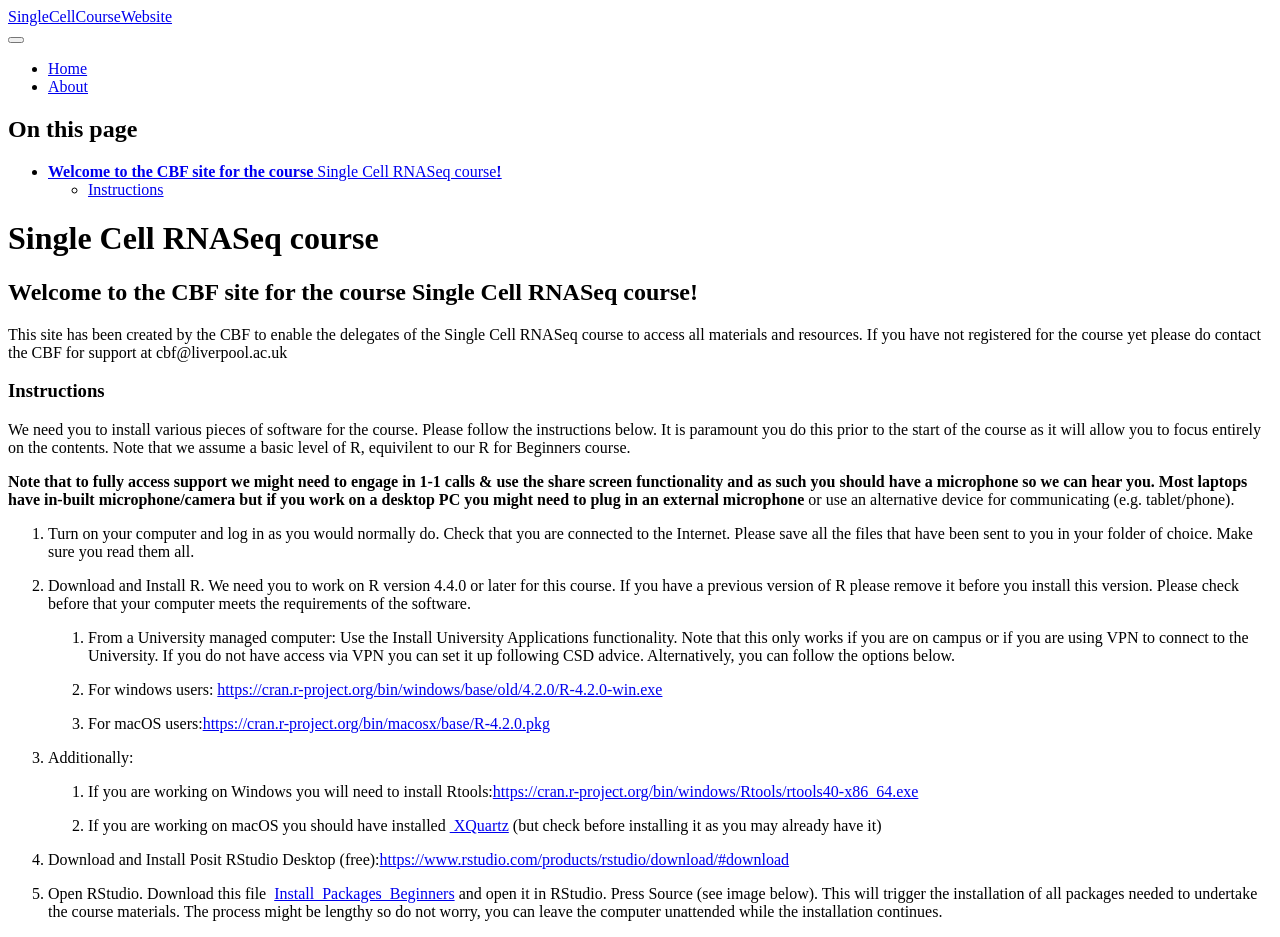
==== index.html @ 7abc5cef "Built site for gh-pages" ====
<!DOCTYPE html>
<html xmlns="http://www.w3.org/1999/xhtml" lang="en" xml:lang="en"><head>

<meta charset="utf-8">
<meta name="generator" content="quarto-1.3.361">

<meta name="viewport" content="width=device-width, initial-scale=1.0, user-scalable=yes">


<title>SingleCellCourseWebsite - Single Cell RNASeq course</title>
<style>
code{white-space: pre-wrap;}
span.smallcaps{font-variant: small-caps;}
div.columns{display: flex; gap: min(4vw, 1.5em);}
div.column{flex: auto; overflow-x: auto;}
div.hanging-indent{margin-left: 1.5em; text-indent: -1.5em;}
ul.task-list{list-style: none;}
ul.task-list li input[type="checkbox"] {
  width: 0.8em;
  margin: 0 0.8em 0.2em -1em; /* quarto-specific, see https://github.com/quarto-dev/quarto-cli/issues/4556 */ 
  vertical-align: middle;
}
</style>


<script src="site_libs/quarto-nav/quarto-nav.js"></script>
<script src="site_libs/quarto-nav/headroom.min.js"></script>
<script src="site_libs/clipboard/clipboard.min.js"></script>
<script src="site_libs/quarto-search/autocomplete.umd.js"></script>
<script src="site_libs/quarto-search/fuse.min.js"></script>
<script src="site_libs/quarto-search/quarto-search.js"></script>
<meta name="quarto:offset" content="./">
<script src="site_libs/quarto-html/quarto.js"></script>
<script src="site_libs/quarto-html/popper.min.js"></script>
<script src="site_libs/quarto-html/tippy.umd.min.js"></script>
<script src="site_libs/quarto-html/anchor.min.js"></script>
<link href="site_libs/quarto-html/tippy.css" rel="stylesheet">
<link href="site_libs/quarto-html/quarto-syntax-highlighting.css" rel="stylesheet" id="quarto-text-highlighting-styles">
<script src="site_libs/bootstrap/bootstrap.min.js"></script>
<link href="site_libs/bootstrap/bootstrap-icons.css" rel="stylesheet">
<link href="site_libs/bootstrap/bootstrap.min.css" rel="stylesheet" id="quarto-bootstrap" data-mode="light">
<script id="quarto-search-options" type="application/json">{
  "location": "navbar",
  "copy-button": false,
  "collapse-after": 3,
  "panel-placement": "end",
  "type": "overlay",
  "limit": 20,
  "language": {
    "search-no-results-text": "No results",
    "search-matching-documents-text": "matching documents",
    "search-copy-link-title": "Copy link to search",
    "search-hide-matches-text": "Hide additional matches",
    "search-more-match-text": "more match in this document",
    "search-more-matches-text": "more matches in this document",
    "search-clear-button-title": "Clear",
    "search-detached-cancel-button-title": "Cancel",
    "search-submit-button-title": "Submit",
    "search-label": "Search"
  }
}</script>


<link rel="stylesheet" href="styles.css">
</head>

<body class="nav-fixed">

<div id="quarto-search-results"></div>
  <header id="quarto-header" class="headroom fixed-top">
    <nav class="navbar navbar-expand-lg navbar-dark ">
      <div class="navbar-container container-fluid">
      <div class="navbar-brand-container">
    <a class="navbar-brand" href="./index.html">
    <span class="navbar-title">SingleCellCourseWebsite</span>
    </a>
  </div>
            <div id="quarto-search" class="" title="Search"></div>
          <button class="navbar-toggler" type="button" data-bs-toggle="collapse" data-bs-target="#navbarCollapse" aria-controls="navbarCollapse" aria-expanded="false" aria-label="Toggle navigation" onclick="if (window.quartoToggleHeadroom) { window.quartoToggleHeadroom(); }">
  <span class="navbar-toggler-icon"></span>
</button>
          <div class="collapse navbar-collapse" id="navbarCollapse">
            <ul class="navbar-nav navbar-nav-scroll me-auto">
  <li class="nav-item">
    <a class="nav-link active" href="./index.html" rel="" target="" aria-current="page">
 <span class="menu-text">Home</span></a>
  </li>  
  <li class="nav-item">
    <a class="nav-link" href="./about.html" rel="" target="">
 <span class="menu-text">About</span></a>
  </li>  
</ul>
            <div class="quarto-navbar-tools ms-auto">
</div>
          </div> <!-- /navcollapse -->
      </div> <!-- /container-fluid -->
    </nav>
</header>
<!-- content -->
<div id="quarto-content" class="quarto-container page-columns page-rows-contents page-layout-article page-navbar">
<!-- sidebar -->
<!-- margin-sidebar -->
    <div id="quarto-margin-sidebar" class="sidebar margin-sidebar">
        <nav id="TOC" role="doc-toc" class="toc-active">
    <h2 id="toc-title">On this page</h2>
   
  <ul>
  <li><a href="#welcome-to-the-cbf-site-for-the-course-single-cell-rnaseq-course" id="toc-welcome-to-the-cbf-site-for-the-course-single-cell-rnaseq-course" class="nav-link active" data-scroll-target="#welcome-to-the-cbf-site-for-the-course-single-cell-rnaseq-course"><strong>Welcome to the CBF site for the course</strong> Single Cell RNASeq course<strong>!</strong></a>
  <ul class="collapse">
  <li><a href="#instructions" id="toc-instructions" class="nav-link" data-scroll-target="#instructions">Instructions</a></li>
  </ul></li>
  </ul>
</nav>
    </div>
<!-- main -->
<main class="content" id="quarto-document-content">

<header id="title-block-header" class="quarto-title-block default">
<div class="quarto-title">
<h1 class="title">Single Cell RNASeq course</h1>
</div>



<div class="quarto-title-meta">

    
  
    
  </div>
  

</header>

<section id="welcome-to-the-cbf-site-for-the-course-single-cell-rnaseq-course" class="level2">
<h2 class="anchored" data-anchor-id="welcome-to-the-cbf-site-for-the-course-single-cell-rnaseq-course"><strong>Welcome to the CBF site for the course</strong> Single Cell RNASeq course<strong>!</strong></h2>
<p>This site has been created by the CBF to enable the delegates of the Single Cell RNASeq course to access all materials and resources. If you have not registered for the course yet please do contact the CBF for support at cbf@liverpool.ac.uk</p>
<section id="instructions" class="level3">
<h3 class="anchored" data-anchor-id="instructions">Instructions</h3>
<p>We need you to install various pieces of software for the course. Please follow the instructions below. It is paramount you do this prior to the start of the course as it will allow you to focus entirely on the contents. Note that we assume a basic level of R, equivilent to our R for Beginners course.</p>
<p><strong>Note that to fully access support we might need to engage in 1-1 calls &amp; use the share screen functionality and as such you should have a microphone so we can hear you. Most laptops have in-built microphone/camera but if you work on a desktop PC you might need to plug in an external microphone</strong> or use an alternative device for communicating (e.g.&nbsp;tablet/phone).</p>
<ol type="1">
<li><p>Turn on your computer and log in as you would normally do. Check that you are connected to the Internet. Please save all the files that have been sent to you in your folder of choice. Make sure you read them all.&nbsp;</p></li>
<li><p>Download and Install R. We need you to work on R version 4.4.0 or later for this course. If you have a previous version of R please remove it before you install this version. Please check before that your computer meets the requirements of the software.&nbsp;</p>
<ol type="1">
<li><p>From a University managed computer: Use the Install University Applications functionality. Note that this only works if you are on campus or if you are using VPN to connect to the University. If you do not have access via VPN you can set it up following CSD advice. Alternatively, you can follow the options below.&nbsp;</p></li>
<li><p>For windows users: <a href="https://cran.r-project.org/bin/windows/base/old/4.2.0/R-4.2.0-win.exe" class="uri">https://cran.r-project.org/bin/windows/base/old/4.2.0/R-4.2.0-win.exe</a>&nbsp;</p></li>
<li><p>For macOS users:<a href="https://cran.r-project.org/bin/macosx/base/R-4.1.0.pkg"></a><a href="https://cran.r-project.org/bin/macosx/base/R-4.2.0.pkg" class="uri">https://cran.r-project.org/bin/macosx/base/R-4.2.0.pkg</a>&nbsp;</p></li>
</ol></li>
<li><p>Additionally:</p>
<ol type="1">
<li><p>If you are working on Windows you will need to install Rtools:<a href="https://cran.r-project.org/bin/windows/Rtools/rtools40-x86_64.exe">https://cran.r-project.org/bin/windows/Rtools/rtools40-x86_64.exe</a>&nbsp;</p></li>
<li><p>If you are working on macOS you should have installed <a href="https://www.xquartz.org/">&nbsp;XQuartz</a> (but check before installing it as you may already have it)</p></li>
</ol></li>
<li><p>Download and Install Posit RStudio Desktop (free):<a href="https://www.rstudio.com/products/rstudio/download/#download">https://www.rstudio.com/products/rstudio/download/#download</a>&nbsp;</p></li>
<li><p>Open RStudio. Download this file&nbsp; <a href="https://drive.google.com/file/d/1r0651i0R8fHGWdWk3pwMN2hRVuYK_CPX/view?usp=sharing">Install_Packages_Beginners</a> and open it in RStudio. Press Source (see image below). This will trigger the installation of all packages needed to undertake the course materials. The process might be lengthy so do not worry, you can leave the computer unattended while the installation continues.</p></li>
</ol>


</section>
</section>

</main> <!-- /main -->
<script id="quarto-html-after-body" type="application/javascript">
window.document.addEventListener("DOMContentLoaded", function (event) {
  const toggleBodyColorMode = (bsSheetEl) => {
    const mode = bsSheetEl.getAttribute("data-mode");
    const bodyEl = window.document.querySelector("body");
    if (mode === "dark") {
      bodyEl.classList.add("quarto-dark");
      bodyEl.classList.remove("quarto-light");
    } else {
      bodyEl.classList.add("quarto-light");
      bodyEl.classList.remove("quarto-dark");
    }
  }
  const toggleBodyColorPrimary = () => {
    const bsSheetEl = window.document.querySelector("link#quarto-bootstrap");
    if (bsSheetEl) {
      toggleBodyColorMode(bsSheetEl);
    }
  }
  toggleBodyColorPrimary();  
  const icon = "";
  const anchorJS = new window.AnchorJS();
  anchorJS.options = {
    placement: 'right',
    icon: icon
  };
  anchorJS.add('.anchored');
  const isCodeAnnotation = (el) => {
    for (const clz of el.classList) {
      if (clz.startsWith('code-annotation-')) {                     
        return true;
      }
    }
    return false;
  }
  const clipboard = new window.ClipboardJS('.code-copy-button', {
    text: function(trigger) {
      const codeEl = trigger.previousElementSibling.cloneNode(true);
      for (const childEl of codeEl.children) {
        if (isCodeAnnotation(childEl)) {
          childEl.remove();
        }
      }
      return codeEl.innerText;
    }
  });
  clipboard.on('success', function(e) {
    // button target
    const button = e.trigger;
    // don't keep focus
    button.blur();
    // flash "checked"
    button.classList.add('code-copy-button-checked');
    var currentTitle = button.getAttribute("title");
    button.setAttribute("title", "Copied!");
    let tooltip;
    if (window.bootstrap) {
      button.setAttribute("data-bs-toggle", "tooltip");
      button.setAttribute("data-bs-placement", "left");
      button.setAttribute("data-bs-title", "Copied!");
      tooltip = new bootstrap.Tooltip(button, 
        { trigger: "manual", 
          customClass: "code-copy-button-tooltip",
          offset: [0, -8]});
      tooltip.show();    
    }
    setTimeout(function() {
      if (tooltip) {
        tooltip.hide();
        button.removeAttribute("data-bs-title");
        button.removeAttribute("data-bs-toggle");
        button.removeAttribute("data-bs-placement");
      }
      button.setAttribute("title", currentTitle);
      button.classList.remove('code-copy-button-checked');
    }, 1000);
    // clear code selection
    e.clearSelection();
  });
  function tippyHover(el, contentFn) {
    const config = {
      allowHTML: true,
      content: contentFn,
      maxWidth: 500,
      delay: 100,
      arrow: false,
      appendTo: function(el) {
          return el.parentElement;
      },
      interactive: true,
      interactiveBorder: 10,
      theme: 'quarto',
      placement: 'bottom-start'
    };
    window.tippy(el, config); 
  }
  const noterefs = window.document.querySelectorAll('a[role="doc-noteref"]');
  for (var i=0; i<noterefs.length; i++) {
    const ref = noterefs[i];
    tippyHover(ref, function() {
      // use id or data attribute instead here
      let href = ref.getAttribute('data-footnote-href') || ref.getAttribute('href');
      try { href = new URL(href).hash; } catch {}
      const id = href.replace(/^#\/?/, "");
      const note = window.document.getElementById(id);
      return note.innerHTML;
    });
  }
      let selectedAnnoteEl;
      const selectorForAnnotation = ( cell, annotation) => {
        let cellAttr = 'data-code-cell="' + cell + '"';
        let lineAttr = 'data-code-annotation="' +  annotation + '"';
        const selector = 'span[' + cellAttr + '][' + lineAttr + ']';
        return selector;
      }
      const selectCodeLines = (annoteEl) => {
        const doc = window.document;
        const targetCell = annoteEl.getAttribute("data-target-cell");
        const targetAnnotation = annoteEl.getAttribute("data-target-annotation");
        const annoteSpan = window.document.querySelector(selectorForAnnotation(targetCell, targetAnnotation));
        const lines = annoteSpan.getAttribute("data-code-lines").split(",");
        const lineIds = lines.map((line) => {
          return targetCell + "-" + line;
        })
        let top = null;
        let height = null;
        let parent = null;
        if (lineIds.length > 0) {
            //compute the position of the single el (top and bottom and make a div)
            const el = window.document.getElementById(lineIds[0]);
            top = el.offsetTop;
            height = el.offsetHeight;
            parent = el.parentElement.parentElement;
          if (lineIds.length > 1) {
            const lastEl = window.document.getElementById(lineIds[lineIds.length - 1]);
            const bottom = lastEl.offsetTop + lastEl.offsetHeight;
            height = bottom - top;
          }
          if (top !== null && height !== null && parent !== null) {
            // cook up a div (if necessary) and position it 
            let div = window.document.getElementById("code-annotation-line-highlight");
            if (div === null) {
              div = window.document.createElement("div");
              div.setAttribute("id", "code-annotation-line-highlight");
              div.style.position = 'absolute';
              parent.appendChild(div);
            }
            div.style.top = top - 2 + "px";
            div.style.height = height + 4 + "px";
            let gutterDiv = window.document.getElementById("code-annotation-line-highlight-gutter");
            if (gutterDiv === null) {
              gutterDiv = window.document.createElement("div");
              gutterDiv.setAttribute("id", "code-annotation-line-highlight-gutter");
              gutterDiv.style.position = 'absolute';
              const codeCell = window.document.getElementById(targetCell);
              const gutter = codeCell.querySelector('.code-annotation-gutter');
              gutter.appendChild(gutterDiv);
            }
            gutterDiv.style.top = top - 2 + "px";
            gutterDiv.style.height = height + 4 + "px";
          }
          selectedAnnoteEl = annoteEl;
        }
      };
      const unselectCodeLines = () => {
        const elementsIds = ["code-annotation-line-highlight", "code-annotation-line-highlight-gutter"];
        elementsIds.forEach((elId) => {
          const div = window.document.getElementById(elId);
          if (div) {
            div.remove();
          }
        });
        selectedAnnoteEl = undefined;
      };
      // Attach click handler to the DT
      const annoteDls = window.document.querySelectorAll('dt[data-target-cell]');
      for (const annoteDlNode of annoteDls) {
        annoteDlNode.addEventListener('click', (event) => {
          const clickedEl = event.target;
          if (clickedEl !== selectedAnnoteEl) {
            unselectCodeLines();
            const activeEl = window.document.querySelector('dt[data-target-cell].code-annotation-active');
            if (activeEl) {
              activeEl.classList.remove('code-annotation-active');
            }
            selectCodeLines(clickedEl);
            clickedEl.classList.add('code-annotation-active');
          } else {
            // Unselect the line
            unselectCodeLines();
            clickedEl.classList.remove('code-annotation-active');
          }
        });
      }
  const findCites = (el) => {
    const parentEl = el.parentElement;
    if (parentEl) {
      const cites = parentEl.dataset.cites;
      if (cites) {
        return {
          el,
          cites: cites.split(' ')
        };
      } else {
        return findCites(el.parentElement)
      }
    } else {
      return undefined;
    }
  };
  var bibliorefs = window.document.querySelectorAll('a[role="doc-biblioref"]');
  for (var i=0; i<bibliorefs.length; i++) {
    const ref = bibliorefs[i];
    const citeInfo = findCites(ref);
    if (citeInfo) {
      tippyHover(citeInfo.el, function() {
        var popup = window.document.createElement('div');
        citeInfo.cites.forEach(function(cite) {
          var citeDiv = window.document.createElement('div');
          citeDiv.classList.add('hanging-indent');
          citeDiv.classList.add('csl-entry');
          var biblioDiv = window.document.getElementById('ref-' + cite);
          if (biblioDiv) {
            citeDiv.innerHTML = biblioDiv.innerHTML;
          }
          popup.appendChild(citeDiv);
        });
        return popup.innerHTML;
      });
    }
  }
});
</script>
</div> <!-- /content -->



</body></html>
---- site_libs/quarto-html/tippy.css ----
.tippy-box[data-animation=fade][data-state=hidden]{opacity:0}[data-tippy-root]{max-width:calc(100vw - 10px)}.tippy-box{position:relative;background-color:#333;color:#fff;border-radius:4px;font-size:14px;line-height:1.4;white-space:normal;outline:0;transition-property:transform,visibility,opacity}.tippy-box[data-placement^=top]>.tippy-arrow{bottom:0}.tippy-box[data-placement^=top]>.tippy-arrow:before{bottom:-7px;left:0;border-width:8px 8px 0;border-top-color:initial;transform-origin:center top}.tippy-box[data-placement^=bottom]>.tippy-arrow{top:0}.tippy-box[data-placement^=bottom]>.tippy-arrow:before{top:-7px;left:0;border-width:0 8px 8px;border-bottom-color:initial;transform-origin:center bottom}.tippy-box[data-placement^=left]>.tippy-arrow{right:0}.tippy-box[data-placement^=left]>.tippy-arrow:before{border-width:8px 0 8px 8px;border-left-color:initial;right:-7px;transform-origin:center left}.tippy-box[data-placement^=right]>.tippy-arrow{left:0}.tippy-box[data-placement^=right]>.tippy-arrow:before{left:-7px;border-width:8px 8px 8px 0;border-right-color:initial;transform-origin:center right}.tippy-box[data-inertia][data-state=visible]{transition-timing-function:cubic-bezier(.54,1.5,.38,1.11)}.tippy-arrow{width:16px;height:16px;color:#333}.tippy-arrow:before{content:"";position:absolute;border-color:transparent;border-style:solid}.tippy-content{position:relative;padding:5px 9px;z-index:1}
---- site_libs/quarto-html/quarto-syntax-highlighting.css ----
/* quarto syntax highlight colors */
:root {
  --quarto-hl-ot-color: #003B4F;
  --quarto-hl-at-color: #657422;
  --quarto-hl-ss-color: #20794D;
  --quarto-hl-an-color: #5E5E5E;
  --quarto-hl-fu-color: #4758AB;
  --quarto-hl-st-color: #20794D;
  --quarto-hl-cf-color: #003B4F;
  --quarto-hl-op-color: #5E5E5E;
  --quarto-hl-er-color: #AD0000;
  --quarto-hl-bn-color: #AD0000;
  --quarto-hl-al-color: #AD0000;
  --quarto-hl-va-color: #111111;
  --quarto-hl-bu-color: inherit;
  --quarto-hl-ex-color: inherit;
  --quarto-hl-pp-color: #AD0000;
  --quarto-hl-in-color: #5E5E5E;
  --quarto-hl-vs-color: #20794D;
  --quarto-hl-wa-color: #5E5E5E;
  --quarto-hl-do-color: #5E5E5E;
  --quarto-hl-im-color: #00769E;
  --quarto-hl-ch-color: #20794D;
  --quarto-hl-dt-color: #AD0000;
  --quarto-hl-fl-color: #AD0000;
  --quarto-hl-co-color: #5E5E5E;
  --quarto-hl-cv-color: #5E5E5E;
  --quarto-hl-cn-color: #8f5902;
  --quarto-hl-sc-color: #5E5E5E;
  --quarto-hl-dv-color: #AD0000;
  --quarto-hl-kw-color: #003B4F;
}

/* other quarto variables */
:root {
  --quarto-font-monospace: SFMono-Regular, Menlo, Monaco, Consolas, "Liberation Mono", "Courier New", monospace;
}

pre > code.sourceCode > span {
  color: #003B4F;
}

code span {
  color: #003B4F;
}

code.sourceCode > span {
  color: #003B4F;
}

div.sourceCode,
div.sourceCode pre.sourceCode {
  color: #003B4F;
}

code span.ot {
  color: #003B4F;
  font-style: inherit;
}

code span.at {
  color: #657422;
  font-style: inherit;
}

code span.ss {
  color: #20794D;
  font-style: inherit;
}

code span.an {
  color: #5E5E5E;
  font-style: inherit;
}

code span.fu {
  color: #4758AB;
  font-style: inherit;
}

code span.st {
  color: #20794D;
  font-style: inherit;
}

code span.cf {
  color: #003B4F;
  font-style: inherit;
}

code span.op {
  color: #5E5E5E;
  font-style: inherit;
}

code span.er {
  color: #AD0000;
  font-style: inherit;
}

code span.bn {
  color: #AD0000;
  font-style: inherit;
}

code span.al {
  color: #AD0000;
  font-style: inherit;
}

code span.va {
  color: #111111;
  font-style: inherit;
}

code span.bu {
  font-style: inherit;
}

code span.ex {
  font-style: inherit;
}

code span.pp {
  color: #AD0000;
  font-style: inherit;
}

code span.in {
  color: #5E5E5E;
  font-style: inherit;
}

code span.vs {
  color: #20794D;
  font-style: inherit;
}

code span.wa {
  color: #5E5E5E;
  font-style: italic;
}

code span.do {
  color: #5E5E5E;
  font-style: italic;
}

code span.im {
  color: #00769E;
  font-style: inherit;
}

code span.ch {
  color: #20794D;
  font-style: inherit;
}

code span.dt {
  color: #AD0000;
  font-style: inherit;
}

code span.fl {
  color: #AD0000;
  font-style: inherit;
}

code span.co {
  color: #5E5E5E;
  font-style: inherit;
}

code span.cv {
  color: #5E5E5E;
  font-style: italic;
}

code span.cn {
  color: #8f5902;
  font-style: inherit;
}

code span.sc {
  color: #5E5E5E;
  font-style: inherit;
}

code span.dv {
  color: #AD0000;
  font-style: inherit;
}

code span.kw {
  color: #003B4F;
  font-style: inherit;
}

.prevent-inlining {
  content: "</";
}

/*# sourceMappingURL=debc5d5d77c3f9108843748ff7464032.css.map */
---- styles.css ----
/* css styles */
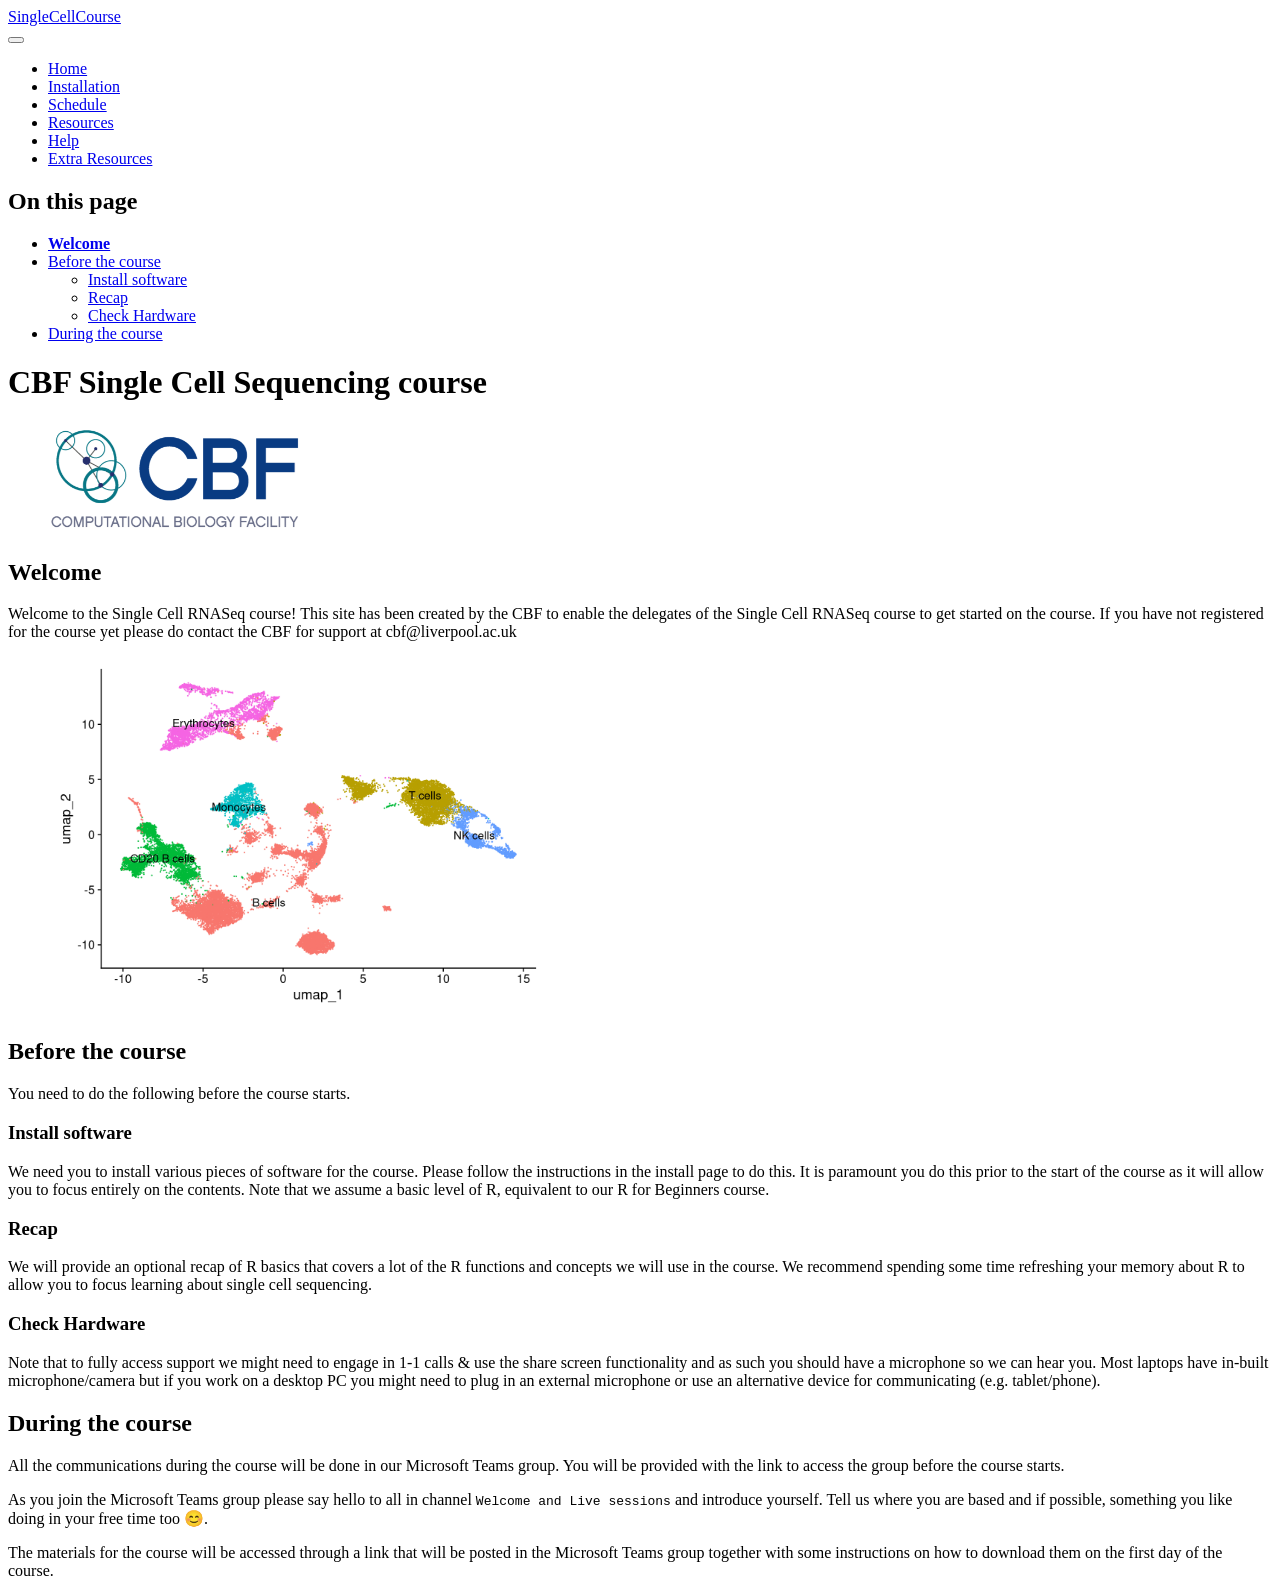
==== commit 68560a12: "Built site for gh-pages" ====
--- a/index.html
+++ b/index.html
@@ -7,7 +7,7 @@
 <meta name="viewport" content="width=device-width, initial-scale=1.0, user-scalable=yes">
 
 
-<title>SingleCellCourseWebsite - Single Cell RNASeq course</title>
+<title>SingleCellCourse - CBF Single Cell Sequencing course</title>
 <style>
 code{white-space: pre-wrap;}
 span.smallcaps{font-variant: small-caps;}
@@ -72,7 +72,7 @@
       <div class="navbar-container container-fluid">
       <div class="navbar-brand-container">
     <a class="navbar-brand" href="./index.html">
-    <span class="navbar-title">SingleCellCourseWebsite</span>
+    <span class="navbar-title">SingleCellCourse</span>
     </a>
   </div>
             <div id="quarto-search" class="" title="Search"></div>
@@ -86,8 +86,24 @@
  <span class="menu-text">Home</span></a>
   </li>  
   <li class="nav-item">
-    <a class="nav-link" href="./about.html" rel="" target="">
- <span class="menu-text">About</span></a>
+    <a class="nav-link" href="./install.html" rel="" target="">
+ <span class="menu-text">Installation</span></a>
+  </li>  
+  <li class="nav-item">
+    <a class="nav-link" href="./schedule.html" rel="" target="">
+ <span class="menu-text">Schedule</span></a>
+  </li>  
+  <li class="nav-item">
+    <a class="nav-link" href="./resources.html" rel="" target="">
+ <span class="menu-text">Resources</span></a>
+  </li>  
+  <li class="nav-item">
+    <a class="nav-link" href="./help.html" rel="" target="">
+ <span class="menu-text">Help</span></a>
+  </li>  
+  <li class="nav-item">
+    <a class="nav-link" href="./extra.html" rel="" target="">
+ <span class="menu-text">Extra Resources</span></a>
   </li>  
 </ul>
             <div class="quarto-navbar-tools ms-auto">
@@ -105,10 +121,14 @@
     <h2 id="toc-title">On this page</h2>
    
   <ul>
-  <li><a href="#welcome-to-the-cbf-site-for-the-course-single-cell-rnaseq-course" id="toc-welcome-to-the-cbf-site-for-the-course-single-cell-rnaseq-course" class="nav-link active" data-scroll-target="#welcome-to-the-cbf-site-for-the-course-single-cell-rnaseq-course"><strong>Welcome to the CBF site for the course</strong> Single Cell RNASeq course<strong>!</strong></a>
-  <ul class="collapse">
-  <li><a href="#instructions" id="toc-instructions" class="nav-link" data-scroll-target="#instructions">Instructions</a></li>
+  <li><a href="#welcome" id="toc-welcome" class="nav-link active" data-scroll-target="#welcome"><strong>Welcome</strong></a></li>
+  <li><a href="#before-the-course" id="toc-before-the-course" class="nav-link" data-scroll-target="#before-the-course">Before the course</a>
+  <ul>
+  <li><a href="#install-software" id="toc-install-software" class="nav-link" data-scroll-target="#install-software">Install software</a></li>
+  <li><a href="#recap" id="toc-recap" class="nav-link" data-scroll-target="#recap">Recap</a></li>
+  <li><a href="#check-hardware" id="toc-check-hardware" class="nav-link" data-scroll-target="#check-hardware">Check Hardware</a></li>
   </ul></li>
+  <li><a href="#during-the-course" id="toc-during-the-course" class="nav-link" data-scroll-target="#during-the-course">During the course</a></li>
   </ul>
 </nav>
     </div>
@@ -117,7 +137,7 @@
 
 <header id="title-block-header" class="quarto-title-block default">
 <div class="quarto-title">
-<h1 class="title">Single Cell RNASeq course</h1>
+<h1 class="title">CBF Single Cell Sequencing course</h1>
 </div>
 
 
@@ -132,32 +152,43 @@
 
 </header>
 
-<section id="welcome-to-the-cbf-site-for-the-course-single-cell-rnaseq-course" class="level2">
-<h2 class="anchored" data-anchor-id="welcome-to-the-cbf-site-for-the-course-single-cell-rnaseq-course"><strong>Welcome to the CBF site for the course</strong> Single Cell RNASeq course<strong>!</strong></h2>
-<p>This site has been created by the CBF to enable the delegates of the Single Cell RNASeq course to access all materials and resources. If you have not registered for the course yet please do contact the CBF for support at cbf@liverpool.ac.uk</p>
-<section id="instructions" class="level3">
-<h3 class="anchored" data-anchor-id="instructions">Instructions</h3>
-<p>We need you to install various pieces of software for the course. Please follow the instructions below. It is paramount you do this prior to the start of the course as it will allow you to focus entirely on the contents. Note that we assume a basic level of R, equivilent to our R for Beginners course.</p>
-<p><strong>Note that to fully access support we might need to engage in 1-1 calls &amp; use the share screen functionality and as such you should have a microphone so we can hear you. Most laptops have in-built microphone/camera but if you work on a desktop PC you might need to plug in an external microphone</strong> or use an alternative device for communicating (e.g.&nbsp;tablet/phone).</p>
-<ol type="1">
-<li><p>Turn on your computer and log in as you would normally do. Check that you are connected to the Internet. Please save all the files that have been sent to you in your folder of choice. Make sure you read them all.&nbsp;</p></li>
-<li><p>Download and Install R. We need you to work on R version 4.4.0 or later for this course. If you have a previous version of R please remove it before you install this version. Please check before that your computer meets the requirements of the software.&nbsp;</p>
-<ol type="1">
-<li><p>From a University managed computer: Use the Install University Applications functionality. Note that this only works if you are on campus or if you are using VPN to connect to the University. If you do not have access via VPN you can set it up following CSD advice. Alternatively, you can follow the options below.&nbsp;</p></li>
-<li><p>For windows users: <a href="https://cran.r-project.org/bin/windows/base/old/4.2.0/R-4.2.0-win.exe" class="uri">https://cran.r-project.org/bin/windows/base/old/4.2.0/R-4.2.0-win.exe</a>&nbsp;</p></li>
-<li><p>For macOS users:<a href="https://cran.r-project.org/bin/macosx/base/R-4.1.0.pkg"></a><a href="https://cran.r-project.org/bin/macosx/base/R-4.2.0.pkg" class="uri">https://cran.r-project.org/bin/macosx/base/R-4.2.0.pkg</a>&nbsp;</p></li>
-</ol></li>
-<li><p>Additionally:</p>
-<ol type="1">
-<li><p>If you are working on Windows you will need to install Rtools:<a href="https://cran.r-project.org/bin/windows/Rtools/rtools40-x86_64.exe">https://cran.r-project.org/bin/windows/Rtools/rtools40-x86_64.exe</a>&nbsp;</p></li>
-<li><p>If you are working on macOS you should have installed <a href="https://www.xquartz.org/">&nbsp;XQuartz</a> (but check before installing it as you may already have it)</p></li>
-</ol></li>
-<li><p>Download and Install Posit RStudio Desktop (free):<a href="https://www.rstudio.com/products/rstudio/download/#download">https://www.rstudio.com/products/rstudio/download/#download</a>&nbsp;</p></li>
-<li><p>Open RStudio. Download this file&nbsp; <a href="https://drive.google.com/file/d/1r0651i0R8fHGWdWk3pwMN2hRVuYK_CPX/view?usp=sharing">Install_Packages_Beginners</a> and open it in RStudio. Press Source (see image below). This will trigger the installation of all packages needed to undertake the course materials. The process might be lengthy so do not worry, you can leave the computer unattended while the installation continues.</p></li>
-</ol>
-
-
-</section>
+<div class="quarto-figure quarto-figure-center">
+<figure class="figure">
+<p><img src="images/logoCBF.png" class="img-fluid figure-img" width="259"></p>
+</figure>
+</div>
+<section id="welcome" class="level2">
+<h2 class="anchored" data-anchor-id="welcome"><strong>Welcome</strong></h2>
+<p>Welcome to the Single Cell RNASeq course! This site has been created by the CBF to enable the delegates of the Single Cell RNASeq course to get started on the course. If you have not registered for the course yet please do contact the CBF for support at cbf@liverpool.ac.uk</p>
+<div class="quarto-figure quarto-figure-center">
+<figure class="figure">
+<p><img src="images/umap.png" class="img-fluid figure-img" alt="A UMAP of single cell sequencing data" width="500"></p>
+</figure>
+</div>
+</section>
+<section id="before-the-course" class="level2">
+<h2 class="anchored" data-anchor-id="before-the-course">Before the course</h2>
+<p>You need to do the following before the course starts.</p>
+<section id="install-software" class="level3">
+<h3 class="anchored" data-anchor-id="install-software">Install software</h3>
+<p>We need you to install various pieces of software for the course. Please follow the instructions in the install page to do this. It is paramount you do this prior to the start of the course as it will allow you to focus entirely on the contents. Note that we assume a basic level of R, equivalent to our R for Beginners course.</p>
+</section>
+<section id="recap" class="level3">
+<h3 class="anchored" data-anchor-id="recap">Recap</h3>
+<p>We will provide an optional recap of R basics that covers a lot of the R functions and concepts we will use in the course. We recommend spending some time refreshing your memory about R to allow you to focus learning about single cell sequencing.</p>
+</section>
+<section id="check-hardware" class="level3">
+<h3 class="anchored" data-anchor-id="check-hardware">Check Hardware</h3>
+<p>Note that to fully access support we might need to engage in 1-1 calls &amp; use the share screen functionality and as such you should have a microphone so we can hear you. Most laptops have in-built microphone/camera but if you work on a desktop PC you might need to plug in an external microphone or use an alternative device for communicating (e.g.&nbsp;tablet/phone).</p>
+</section>
+</section>
+<section id="during-the-course" class="level2">
+<h2 class="anchored" data-anchor-id="during-the-course">During the course</h2>
+<p>All the communications during the course will be done in our Microsoft Teams group. You will be provided with the link to access the group before the course starts.</p>
+<p>As you join the Microsoft Teams group please say hello to all in channel <code>Welcome and Live sessions</code> and introduce yourself. Tell us where you are based and if possible, something you like doing in your free time too 😊.</p>
+<p>The materials for the course will be accessed through a link that will be posted in the Microsoft Teams group together with some instructions on how to download them on the first day of the course.</p>
+
+
 </section>
 
 </main> <!-- /main -->
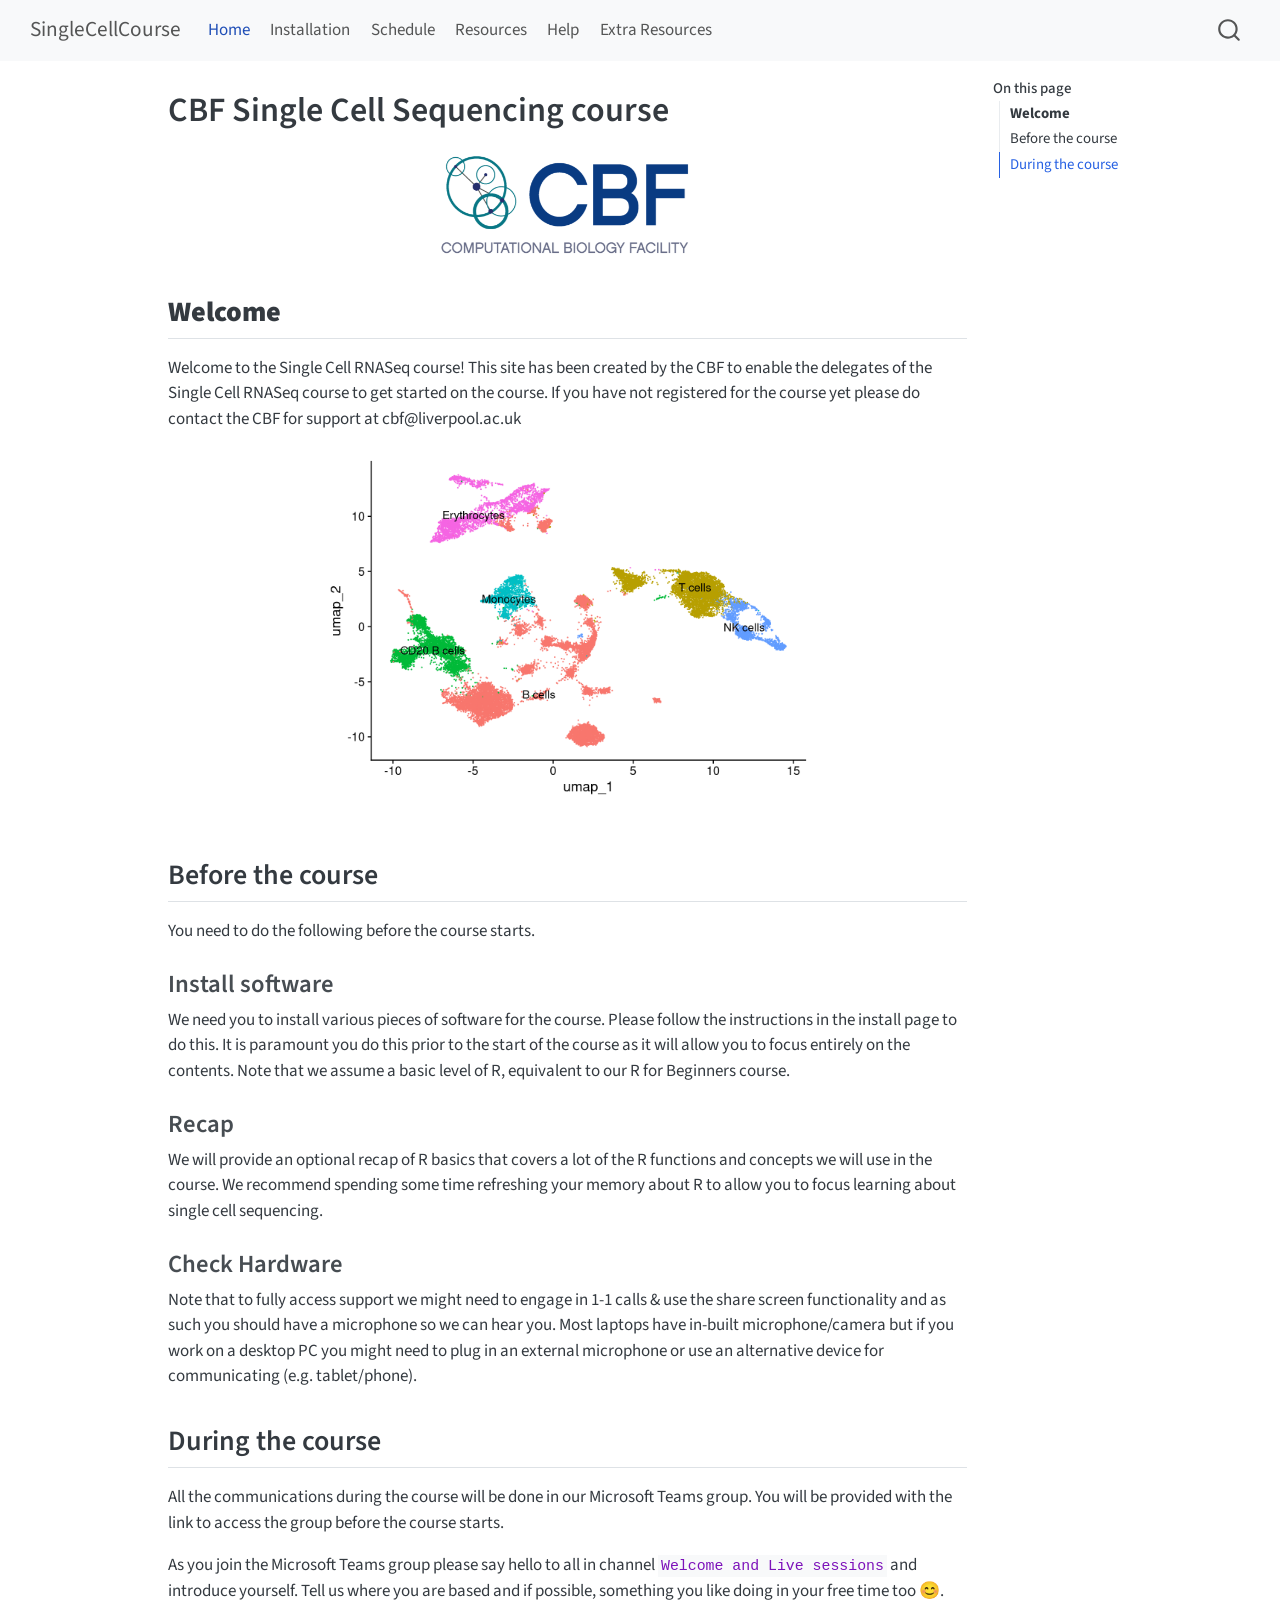
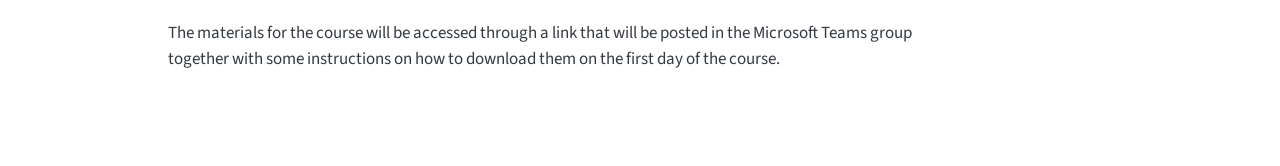
==== commit 1260bc01: "Built site for gh-pages" ====
--- a/index.html
+++ b/index.html
@@ -2,12 +2,12 @@
 <html xmlns="http://www.w3.org/1999/xhtml" lang="en" xml:lang="en"><head>
 
 <meta charset="utf-8">
-<meta name="generator" content="quarto-1.3.361">
+<meta name="generator" content="quarto-1.6.36">
 
 <meta name="viewport" content="width=device-width, initial-scale=1.0, user-scalable=yes">
 
 
-<title>SingleCellCourse - CBF Single Cell Sequencing course</title>
+<title>CBF Single Cell Sequencing course – SingleCellCourse</title>
 <style>
 code{white-space: pre-wrap;}
 span.smallcaps{font-variant: small-caps;}
@@ -35,17 +35,23 @@
 <script src="site_libs/quarto-html/tippy.umd.min.js"></script>
 <script src="site_libs/quarto-html/anchor.min.js"></script>
 <link href="site_libs/quarto-html/tippy.css" rel="stylesheet">
-<link href="site_libs/quarto-html/quarto-syntax-highlighting.css" rel="stylesheet" id="quarto-text-highlighting-styles">
+<link href="site_libs/quarto-html/quarto-syntax-highlighting-01c78b5cd655e4cd89133cf59d535862.css" rel="stylesheet" id="quarto-text-highlighting-styles">
 <script src="site_libs/bootstrap/bootstrap.min.js"></script>
 <link href="site_libs/bootstrap/bootstrap-icons.css" rel="stylesheet">
-<link href="site_libs/bootstrap/bootstrap.min.css" rel="stylesheet" id="quarto-bootstrap" data-mode="light">
+<link href="site_libs/bootstrap/bootstrap-e157c13761f5bd5c69499df0a1863a73.min.css" rel="stylesheet" append-hash="true" id="quarto-bootstrap" data-mode="light">
 <script id="quarto-search-options" type="application/json">{
   "location": "navbar",
   "copy-button": false,
   "collapse-after": 3,
   "panel-placement": "end",
   "type": "overlay",
-  "limit": 20,
+  "limit": 50,
+  "keyboard-shortcut": [
+    "f",
+    "/",
+    "s"
+  ],
+  "show-item-context": false,
   "language": {
     "search-no-results-text": "No results",
     "search-matching-documents-text": "matching documents",
@@ -54,6 +60,7 @@
     "search-more-match-text": "more match in this document",
     "search-more-matches-text": "more matches in this document",
     "search-clear-button-title": "Clear",
+    "search-text-placeholder": "",
     "search-detached-cancel-button-title": "Cancel",
     "search-submit-button-title": "Submit",
     "search-label": "Search"
@@ -68,47 +75,47 @@
 
 <div id="quarto-search-results"></div>
   <header id="quarto-header" class="headroom fixed-top">
-    <nav class="navbar navbar-expand-lg navbar-dark ">
+    <nav class="navbar navbar-expand-lg " data-bs-theme="dark">
       <div class="navbar-container container-fluid">
-      <div class="navbar-brand-container">
+      <div class="navbar-brand-container mx-auto">
     <a class="navbar-brand" href="./index.html">
     <span class="navbar-title">SingleCellCourse</span>
     </a>
   </div>
             <div id="quarto-search" class="" title="Search"></div>
-          <button class="navbar-toggler" type="button" data-bs-toggle="collapse" data-bs-target="#navbarCollapse" aria-controls="navbarCollapse" aria-expanded="false" aria-label="Toggle navigation" onclick="if (window.quartoToggleHeadroom) { window.quartoToggleHeadroom(); }">
+          <button class="navbar-toggler" type="button" data-bs-toggle="collapse" data-bs-target="#navbarCollapse" aria-controls="navbarCollapse" role="menu" aria-expanded="false" aria-label="Toggle navigation" onclick="if (window.quartoToggleHeadroom) { window.quartoToggleHeadroom(); }">
   <span class="navbar-toggler-icon"></span>
 </button>
           <div class="collapse navbar-collapse" id="navbarCollapse">
             <ul class="navbar-nav navbar-nav-scroll me-auto">
   <li class="nav-item">
-    <a class="nav-link active" href="./index.html" rel="" target="" aria-current="page">
- <span class="menu-text">Home</span></a>
+    <a class="nav-link active" href="./index.html" aria-current="page"> 
+<span class="menu-text">Home</span></a>
   </li>  
   <li class="nav-item">
-    <a class="nav-link" href="./install.html" rel="" target="">
- <span class="menu-text">Installation</span></a>
+    <a class="nav-link" href="./install.html"> 
+<span class="menu-text">Installation</span></a>
   </li>  
   <li class="nav-item">
-    <a class="nav-link" href="./schedule.html" rel="" target="">
- <span class="menu-text">Schedule</span></a>
+    <a class="nav-link" href="./schedule.html"> 
+<span class="menu-text">Schedule</span></a>
   </li>  
   <li class="nav-item">
-    <a class="nav-link" href="./resources.html" rel="" target="">
- <span class="menu-text">Resources</span></a>
+    <a class="nav-link" href="./resources.html"> 
+<span class="menu-text">Resources</span></a>
   </li>  
   <li class="nav-item">
-    <a class="nav-link" href="./help.html" rel="" target="">
- <span class="menu-text">Help</span></a>
+    <a class="nav-link" href="./help.html"> 
+<span class="menu-text">Help</span></a>
   </li>  
   <li class="nav-item">
-    <a class="nav-link" href="./extra.html" rel="" target="">
- <span class="menu-text">Extra Resources</span></a>
+    <a class="nav-link" href="./extra.html"> 
+<span class="menu-text">Extra Resources</span></a>
   </li>  
 </ul>
-            <div class="quarto-navbar-tools ms-auto">
+          </div> <!-- /navcollapse -->
+            <div class="quarto-navbar-tools">
 </div>
-          </div> <!-- /navcollapse -->
       </div> <!-- /container-fluid -->
     </nav>
 </header>
@@ -150,11 +157,13 @@
   </div>
   
 
+
 </header>
+
 
 <div class="quarto-figure quarto-figure-center">
 <figure class="figure">
-<p><img src="images/logoCBF.png" class="img-fluid figure-img" width="259"></p>
+<p><img src="images/logoCBF.png" class="img-fluid quarto-figure quarto-figure-center figure-img" width="259"></p>
 </figure>
 </div>
 <section id="welcome" class="level2">
@@ -162,7 +171,7 @@
 <p>Welcome to the Single Cell RNASeq course! This site has been created by the CBF to enable the delegates of the Single Cell RNASeq course to get started on the course. If you have not registered for the course yet please do contact the CBF for support at cbf@liverpool.ac.uk</p>
 <div class="quarto-figure quarto-figure-center">
 <figure class="figure">
-<p><img src="images/umap.png" class="img-fluid figure-img" alt="A UMAP of single cell sequencing data" width="500"></p>
+<p><img src="images/umap.png" class="img-fluid quarto-figure quarto-figure-center figure-img" alt="A UMAP of single cell sequencing data" width="500"></p>
 </figure>
 </div>
 </section>
@@ -227,18 +236,7 @@
     }
     return false;
   }
-  const clipboard = new window.ClipboardJS('.code-copy-button', {
-    text: function(trigger) {
-      const codeEl = trigger.previousElementSibling.cloneNode(true);
-      for (const childEl of codeEl.children) {
-        if (isCodeAnnotation(childEl)) {
-          childEl.remove();
-        }
-      }
-      return codeEl.innerText;
-    }
-  });
-  clipboard.on('success', function(e) {
+  const onCopySuccess = function(e) {
     // button target
     const button = e.trigger;
     // don't keep focus
@@ -270,11 +268,48 @@
     }, 1000);
     // clear code selection
     e.clearSelection();
+  }
+  const getTextToCopy = function(trigger) {
+      const codeEl = trigger.previousElementSibling.cloneNode(true);
+      for (const childEl of codeEl.children) {
+        if (isCodeAnnotation(childEl)) {
+          childEl.remove();
+        }
+      }
+      return codeEl.innerText;
+  }
+  const clipboard = new window.ClipboardJS('.code-copy-button:not([data-in-quarto-modal])', {
+    text: getTextToCopy
   });
-  function tippyHover(el, contentFn) {
+  clipboard.on('success', onCopySuccess);
+  if (window.document.getElementById('quarto-embedded-source-code-modal')) {
+    const clipboardModal = new window.ClipboardJS('.code-copy-button[data-in-quarto-modal]', {
+      text: getTextToCopy,
+      container: window.document.getElementById('quarto-embedded-source-code-modal')
+    });
+    clipboardModal.on('success', onCopySuccess);
+  }
+    var localhostRegex = new RegExp(/^(?:http|https):\/\/localhost\:?[0-9]*\//);
+    var mailtoRegex = new RegExp(/^mailto:/);
+      var filterRegex = new RegExp("https:\/\/CBFLivUni\.github\.io\/SingleCellCourseWebsite\/");
+    var isInternal = (href) => {
+        return filterRegex.test(href) || localhostRegex.test(href) || mailtoRegex.test(href);
+    }
+    // Inspect non-navigation links and adorn them if external
+ 	var links = window.document.querySelectorAll('a[href]:not(.nav-link):not(.navbar-brand):not(.toc-action):not(.sidebar-link):not(.sidebar-item-toggle):not(.pagination-link):not(.no-external):not([aria-hidden]):not(.dropdown-item):not(.quarto-navigation-tool):not(.about-link)');
+    for (var i=0; i<links.length; i++) {
+      const link = links[i];
+      if (!isInternal(link.href)) {
+        // undo the damage that might have been done by quarto-nav.js in the case of
+        // links that we want to consider external
+        if (link.dataset.originalHref !== undefined) {
+          link.href = link.dataset.originalHref;
+        }
+      }
+    }
+  function tippyHover(el, contentFn, onTriggerFn, onUntriggerFn) {
     const config = {
       allowHTML: true,
-      content: contentFn,
       maxWidth: 500,
       delay: 100,
       arrow: false,
@@ -284,8 +319,17 @@
       interactive: true,
       interactiveBorder: 10,
       theme: 'quarto',
-      placement: 'bottom-start'
+      placement: 'bottom-start',
     };
+    if (contentFn) {
+      config.content = contentFn;
+    }
+    if (onTriggerFn) {
+      config.onTrigger = onTriggerFn;
+    }
+    if (onUntriggerFn) {
+      config.onUntrigger = onUntriggerFn;
+    }
     window.tippy(el, config); 
   }
   const noterefs = window.document.querySelectorAll('a[role="doc-noteref"]');
@@ -297,7 +341,129 @@
       try { href = new URL(href).hash; } catch {}
       const id = href.replace(/^#\/?/, "");
       const note = window.document.getElementById(id);
-      return note.innerHTML;
+      if (note) {
+        return note.innerHTML;
+      } else {
+        return "";
+      }
+    });
+  }
+  const xrefs = window.document.querySelectorAll('a.quarto-xref');
+  const processXRef = (id, note) => {
+    // Strip column container classes
+    const stripColumnClz = (el) => {
+      el.classList.remove("page-full", "page-columns");
+      if (el.children) {
+        for (const child of el.children) {
+          stripColumnClz(child);
+        }
+      }
+    }
+    stripColumnClz(note)
+    if (id === null || id.startsWith('sec-')) {
+      // Special case sections, only their first couple elements
+      const container = document.createElement("div");
+      if (note.children && note.children.length > 2) {
+        container.appendChild(note.children[0].cloneNode(true));
+        for (let i = 1; i < note.children.length; i++) {
+          const child = note.children[i];
+          if (child.tagName === "P" && child.innerText === "") {
+            continue;
+          } else {
+            container.appendChild(child.cloneNode(true));
+            break;
+          }
+        }
+        if (window.Quarto?.typesetMath) {
+          window.Quarto.typesetMath(container);
+        }
+        return container.innerHTML
+      } else {
+        if (window.Quarto?.typesetMath) {
+          window.Quarto.typesetMath(note);
+        }
+        return note.innerHTML;
+      }
+    } else {
+      // Remove any anchor links if they are present
+      const anchorLink = note.querySelector('a.anchorjs-link');
+      if (anchorLink) {
+        anchorLink.remove();
+      }
+      if (window.Quarto?.typesetMath) {
+        window.Quarto.typesetMath(note);
+      }
+      if (note.classList.contains("callout")) {
+        return note.outerHTML;
+      } else {
+        return note.innerHTML;
+      }
+    }
+  }
+  for (var i=0; i<xrefs.length; i++) {
+    const xref = xrefs[i];
+    tippyHover(xref, undefined, function(instance) {
+      instance.disable();
+      let url = xref.getAttribute('href');
+      let hash = undefined; 
+      if (url.startsWith('#')) {
+        hash = url;
+      } else {
+        try { hash = new URL(url).hash; } catch {}
+      }
+      if (hash) {
+        const id = hash.replace(/^#\/?/, "");
+        const note = window.document.getElementById(id);
+        if (note !== null) {
+          try {
+            const html = processXRef(id, note.cloneNode(true));
+            instance.setContent(html);
+          } finally {
+            instance.enable();
+            instance.show();
+          }
+        } else {
+          // See if we can fetch this
+          fetch(url.split('#')[0])
+          .then(res => res.text())
+          .then(html => {
+            const parser = new DOMParser();
+            const htmlDoc = parser.parseFromString(html, "text/html");
+            const note = htmlDoc.getElementById(id);
+            if (note !== null) {
+              const html = processXRef(id, note);
+              instance.setContent(html);
+            } 
+          }).finally(() => {
+            instance.enable();
+            instance.show();
+          });
+        }
+      } else {
+        // See if we can fetch a full url (with no hash to target)
+        // This is a special case and we should probably do some content thinning / targeting
+        fetch(url)
+        .then(res => res.text())
+        .then(html => {
+          const parser = new DOMParser();
+          const htmlDoc = parser.parseFromString(html, "text/html");
+          const note = htmlDoc.querySelector('main.content');
+          if (note !== null) {
+            // This should only happen for chapter cross references
+            // (since there is no id in the URL)
+            // remove the first header
+            if (note.children.length > 0 && note.children[0].tagName === "HEADER") {
+              note.children[0].remove();
+            }
+            const html = processXRef(null, note);
+            instance.setContent(html);
+          } 
+        }).finally(() => {
+          instance.enable();
+          instance.show();
+        });
+      }
+    }, function(instance) {
     });
   }
       let selectedAnnoteEl;
@@ -341,6 +507,7 @@
             }
             div.style.top = top - 2 + "px";
             div.style.height = height + 4 + "px";
+            div.style.left = 0;
             let gutterDiv = window.document.getElementById("code-annotation-line-highlight-gutter");
             if (gutterDiv === null) {
               gutterDiv = window.document.createElement("div");
@@ -366,6 +533,32 @@
         });
         selectedAnnoteEl = undefined;
       };
+        // Handle positioning of the toggle
+    window.addEventListener(
+      "resize",
+      throttle(() => {
+        elRect = undefined;
+        if (selectedAnnoteEl) {
+          selectCodeLines(selectedAnnoteEl);
+        }
+      }, 10)
+    );
+    function throttle(fn, ms) {
+    let throttle = false;
+    let timer;
+      return (...args) => {
+        if(!throttle) { // first call gets through
+            fn.apply(this, args);
+            throttle = true;
+        } else { // all the others get throttled
+            if(timer) clearTimeout(timer); // cancel #2
+            timer = setTimeout(() => {
+              fn.apply(this, args);
+              timer = throttle = false;
+            }, ms);
+        }
+      };
+    }
       // Attach click handler to the DT
       const annoteDls = window.document.querySelectorAll('dt[data-target-cell]');
       for (const annoteDlNode of annoteDls) {
@@ -429,4 +622,5 @@
 
 
 
+
 </body></html>
--- a/site_libs/quarto-html/quarto-syntax-highlighting-01c78b5cd655e4cd89133cf59d535862.css
+++ b/site_libs/quarto-html/quarto-syntax-highlighting-01c78b5cd655e4cd89133cf59d535862.css
@@ -0,0 +1,205 @@
+/* quarto syntax highlight colors */
+:root {
+  --quarto-hl-ot-color: #003B4F;
+  --quarto-hl-at-color: #657422;
+  --quarto-hl-ss-color: #20794D;
+  --quarto-hl-an-color: #5E5E5E;
+  --quarto-hl-fu-color: #4758AB;
+  --quarto-hl-st-color: #20794D;
+  --quarto-hl-cf-color: #003B4F;
+  --quarto-hl-op-color: #5E5E5E;
+  --quarto-hl-er-color: #AD0000;
+  --quarto-hl-bn-color: #AD0000;
+  --quarto-hl-al-color: #AD0000;
+  --quarto-hl-va-color: #111111;
+  --quarto-hl-bu-color: inherit;
+  --quarto-hl-ex-color: inherit;
+  --quarto-hl-pp-color: #AD0000;
+  --quarto-hl-in-color: #5E5E5E;
+  --quarto-hl-vs-color: #20794D;
+  --quarto-hl-wa-color: #5E5E5E;
+  --quarto-hl-do-color: #5E5E5E;
+  --quarto-hl-im-color: #00769E;
+  --quarto-hl-ch-color: #20794D;
+  --quarto-hl-dt-color: #AD0000;
+  --quarto-hl-fl-color: #AD0000;
+  --quarto-hl-co-color: #5E5E5E;
+  --quarto-hl-cv-color: #5E5E5E;
+  --quarto-hl-cn-color: #8f5902;
+  --quarto-hl-sc-color: #5E5E5E;
+  --quarto-hl-dv-color: #AD0000;
+  --quarto-hl-kw-color: #003B4F;
+}
+
+/* other quarto variables */
+:root {
+  --quarto-font-monospace: SFMono-Regular, Menlo, Monaco, Consolas, "Liberation Mono", "Courier New", monospace;
+}
+
+pre > code.sourceCode > span {
+  color: #003B4F;
+}
+
+code span {
+  color: #003B4F;
+}
+
+code.sourceCode > span {
+  color: #003B4F;
+}
+
+div.sourceCode,
+div.sourceCode pre.sourceCode {
+  color: #003B4F;
+}
+
+code span.ot {
+  color: #003B4F;
+  font-style: inherit;
+}
+
+code span.at {
+  color: #657422;
+  font-style: inherit;
+}
+
+code span.ss {
+  color: #20794D;
+  font-style: inherit;
+}
+
+code span.an {
+  color: #5E5E5E;
+  font-style: inherit;
+}
+
+code span.fu {
+  color: #4758AB;
+  font-style: inherit;
+}
+
+code span.st {
+  color: #20794D;
+  font-style: inherit;
+}
+
+code span.cf {
+  color: #003B4F;
+  font-weight: bold;
+  font-style: inherit;
+}
+
+code span.op {
+  color: #5E5E5E;
+  font-style: inherit;
+}
+
+code span.er {
+  color: #AD0000;
+  font-style: inherit;
+}
+
+code span.bn {
+  color: #AD0000;
+  font-style: inherit;
+}
+
+code span.al {
+  color: #AD0000;
+  font-style: inherit;
+}
+
+code span.va {
+  color: #111111;
+  font-style: inherit;
+}
+
+code span.bu {
+  font-style: inherit;
+}
+
+code span.ex {
+  font-style: inherit;
+}
+
+code span.pp {
+  color: #AD0000;
+  font-style: inherit;
+}
+
+code span.in {
+  color: #5E5E5E;
+  font-style: inherit;
+}
+
+code span.vs {
+  color: #20794D;
+  font-style: inherit;
+}
+
+code span.wa {
+  color: #5E5E5E;
+  font-style: italic;
+}
+
+code span.do {
+  color: #5E5E5E;
+  font-style: italic;
+}
+
+code span.im {
+  color: #00769E;
+  font-style: inherit;
+}
+
+code span.ch {
+  color: #20794D;
+  font-style: inherit;
+}
+
+code span.dt {
+  color: #AD0000;
+  font-style: inherit;
+}
+
+code span.fl {
+  color: #AD0000;
+  font-style: inherit;
+}
+
+code span.co {
+  color: #5E5E5E;
+  font-style: inherit;
+}
+
+code span.cv {
+  color: #5E5E5E;
+  font-style: italic;
+}
+
+code span.cn {
+  color: #8f5902;
+  font-style: inherit;
+}
+
+code span.sc {
+  color: #5E5E5E;
+  font-style: inherit;
+}
+
+code span.dv {
+  color: #AD0000;
+  font-style: inherit;
+}
+
+code span.kw {
+  color: #003B4F;
+  font-weight: bold;
+  font-style: inherit;
+}
+
+.prevent-inlining {
+  content: "</";
+}
+
+/*# sourceMappingURL=b864b4b3bfc832830bc29b9fb759e26b.css.map */
